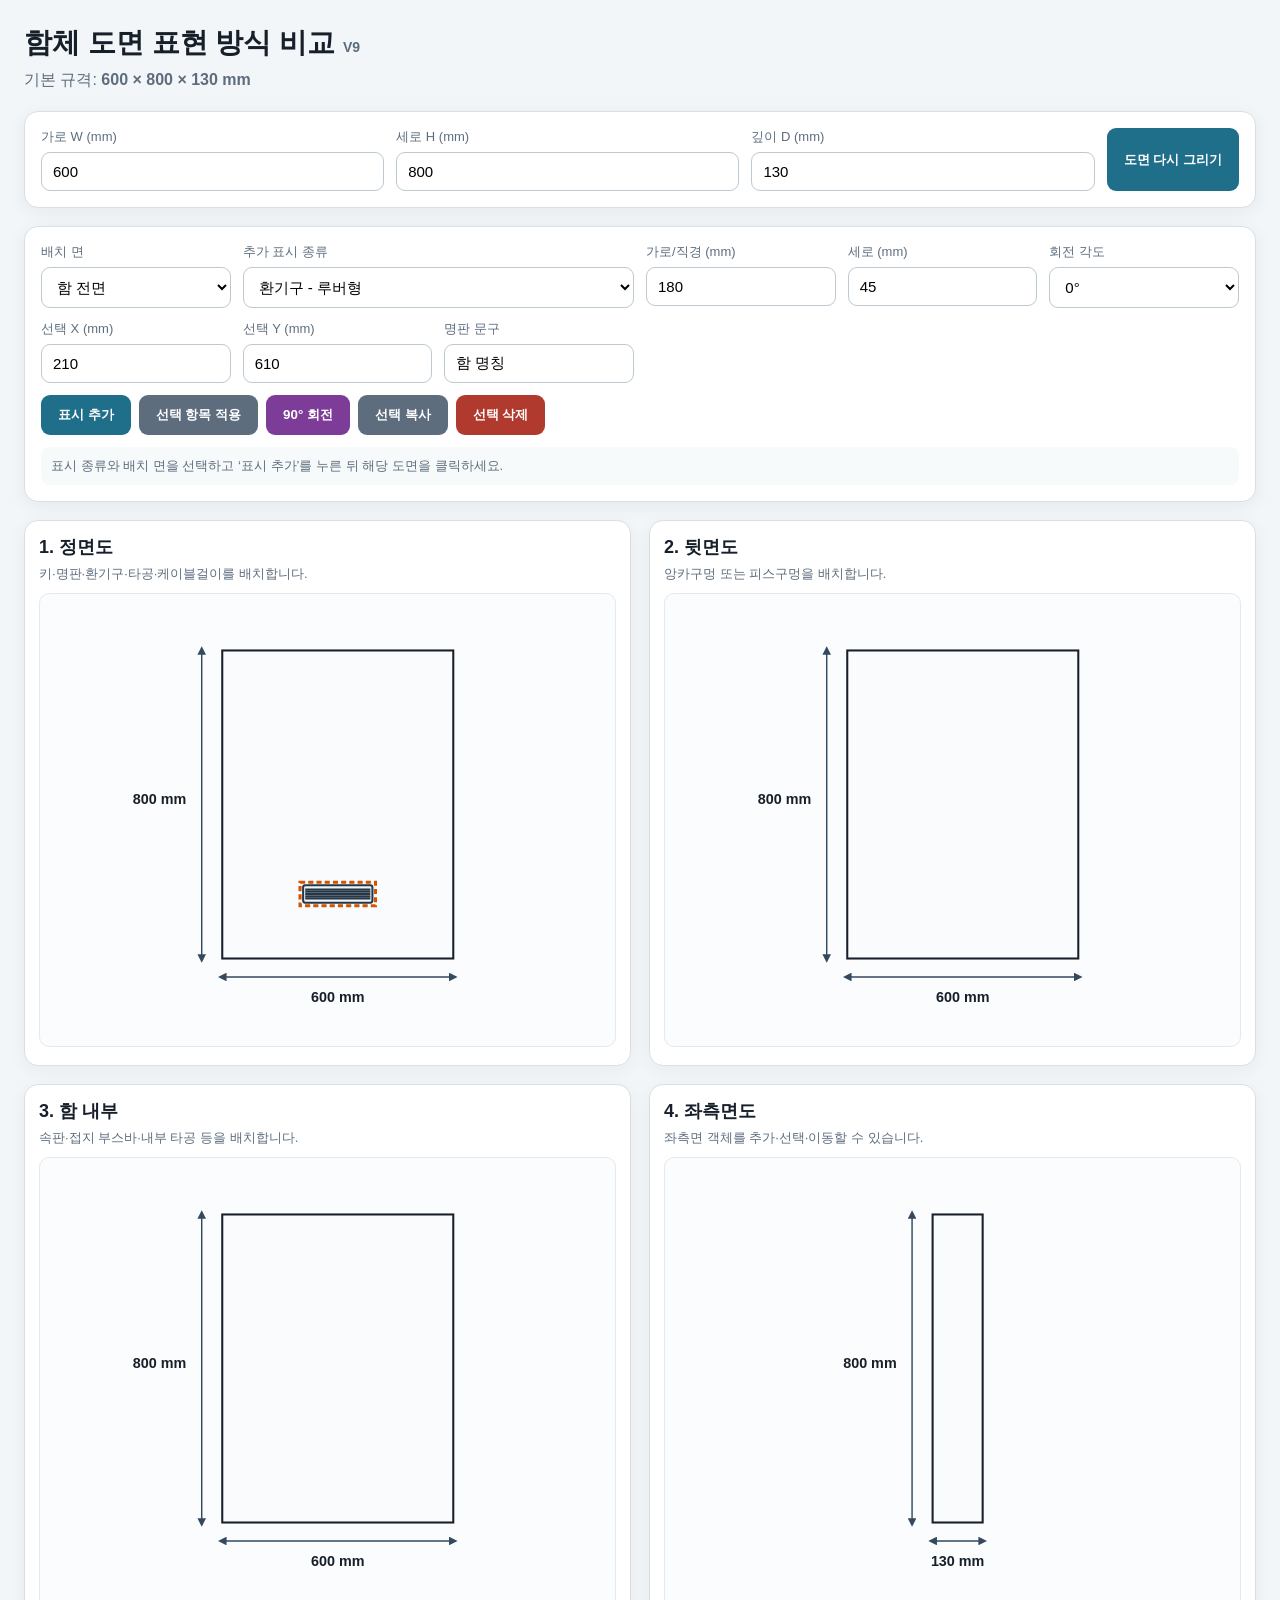
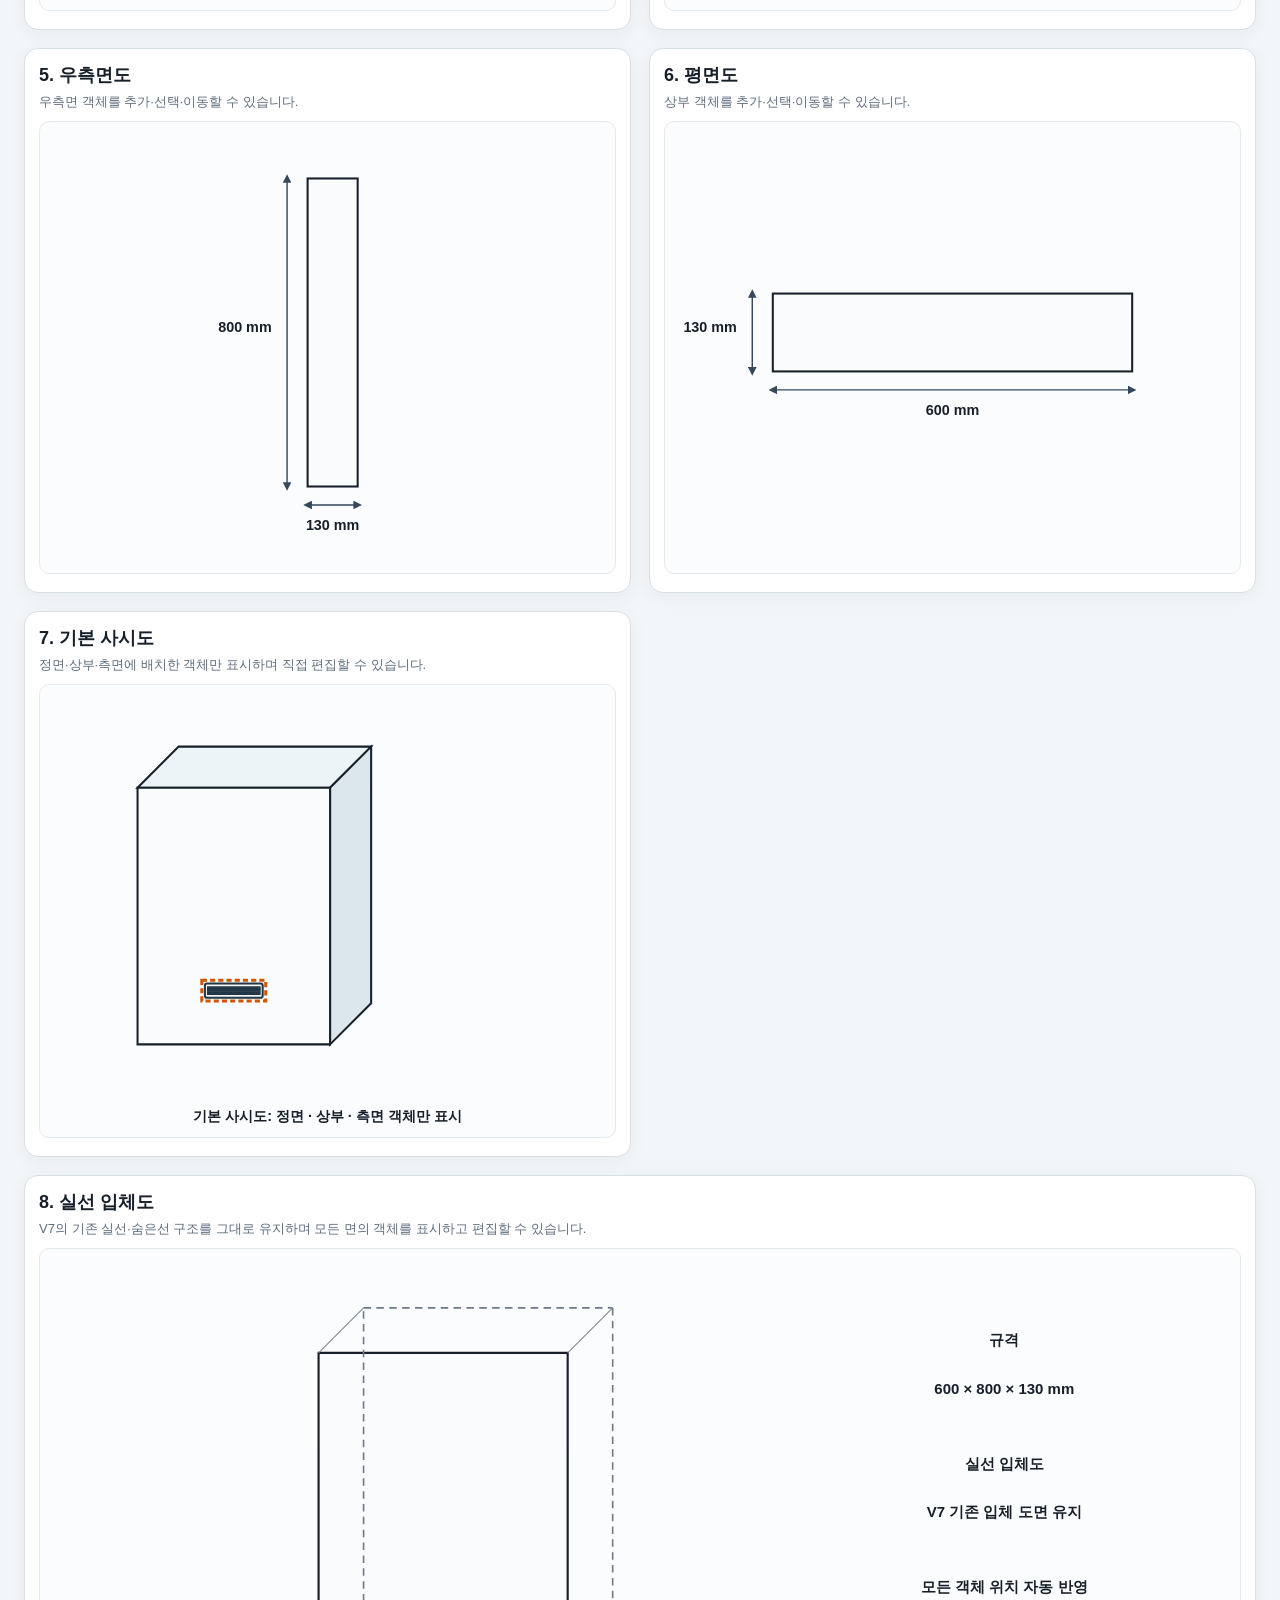
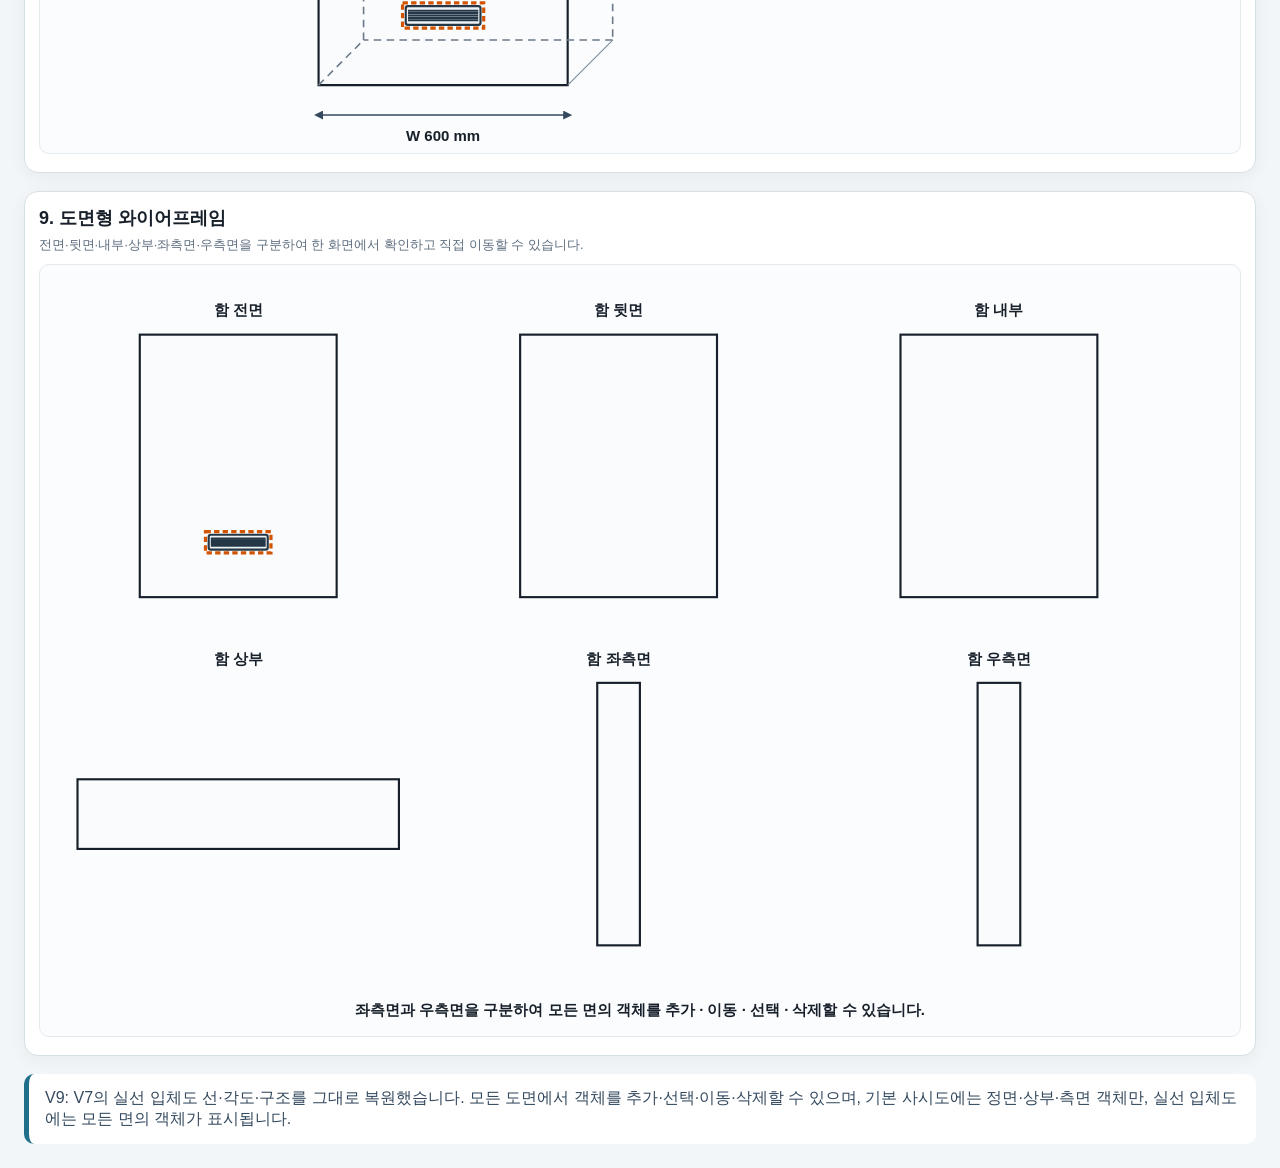
==== drawing_srcdoc_v82.html @ 845a496c "Add files via upload" ====
<!doctype html>
<html lang="ko">
<head>
<meta charset="utf-8" />
<meta name="viewport" content="width=device-width,initial-scale=1" />
<title>600 × 800 × 130 함체 도면 예제 V9</title>
<style>
:root{--ink:#17202a;--muted:#5d6d7e;--panel:#fff;--accent:#1f6f8b;--danger:#c0392b}
*{box-sizing:border-box}html{height:100%;overflow-y:auto;overscroll-behavior:contain;-webkit-overflow-scrolling:touch}body{margin:0;min-height:100%;overflow:visible;overscroll-behavior:contain;background:#f3f6f8;color:var(--ink);font-family:Arial,'Noto Sans KR',sans-serif}.wrap{max-width:1380px;margin:auto;padding:24px}h1{margin:0 0 8px;font-size:28px}.sub{margin:0 0 20px;color:var(--muted)}
.controls,.part-panel{display:grid;gap:12px;background:#fff;padding:16px;border:1px solid #d7e0e5;border-radius:14px;box-shadow:0 4px 18px rgba(20,35,45,.06);margin-bottom:18px}.controls{grid-template-columns:repeat(3,1fr) auto}.part-panel{grid-template-columns:repeat(6,minmax(120px,1fr))}.wide{grid-column:span 2}.actions{grid-column:1/-1;display:flex;gap:8px;flex-wrap:wrap}.status{grid-column:1/-1;font-size:13px;color:var(--muted);background:#f7fafb;padding:10px;border-radius:8px}
label{font-size:13px;color:var(--muted);display:block;margin-bottom:6px}input,select{width:100%;padding:10px 11px;border:1px solid #bcc9d1;border-radius:9px;font-size:15px;background:#fff}button{padding:11px 17px;border:0;border-radius:9px;background:var(--accent);color:#fff;font-weight:700;cursor:pointer}.secondary{background:#5d6d7e}.danger{background:#b03a2e}.rotate{background:#7d3c98}
.grid{display:grid;grid-template-columns:repeat(2,minmax(0,1fr));gap:18px}.card{background:var(--panel);border:1px solid #d7e0e5;border-radius:14px;padding:14px;box-shadow:0 4px 18px rgba(20,35,45,.05)}.card h2{font-size:18px;margin:0 0 6px}.card p{font-size:13px;color:var(--muted);margin:0 0 10px}.full{grid-column:1/-1}svg{width:100%;height:auto;background:#fbfcfd;border:1px solid #e3eaee;border-radius:10px;touch-action:pan-y pinch-zoom}.note{margin-top:18px;background:#fff;border-left:5px solid var(--accent);padding:14px 16px;border-radius:10px;color:#34495e}
.dim{font-size:14px;font-weight:700;fill:#17202a}.obj{fill:#f9fbfc;stroke:#17202a;stroke-width:2}.shade{fill:#dbe7ed;stroke:#17202a;stroke-width:2}.topface{fill:#edf4f7;stroke:#17202a;stroke-width:2}.hidden{stroke:#6c7a89;stroke-width:1.5;stroke-dasharray:7 5;fill:none}.dline{stroke:#34495e;stroke-width:1.4;fill:none;marker-start:url(#arrow);marker-end:url(#arrow)}.ext{stroke:#7b8a97;stroke-width:1;fill:none}.part{cursor:move}.part.selected .select-box{stroke:#d35400;stroke-width:3;stroke-dasharray:5 3}.select-box{fill:transparent;stroke:transparent;pointer-events:none}.part-hit{fill:transparent;stroke:none}.front-hit{fill:transparent;cursor:crosshair}.cut{stroke:#d00000;fill:none;stroke-width:2.2}.cut-fill{stroke:#d00000;fill:rgba(255,0,0,.035);stroke-width:2.2}.symbol{stroke:#243746;fill:none;stroke-width:2}.symbol-fill{stroke:#243746;fill:#eef3f6;stroke-width:2}.smalltext{font-size:10px;font-weight:700;fill:#243746;pointer-events:none}.plate-text{font-size:9px;font-weight:700;fill:#243746}.inner-plate{fill:#f3f0df;stroke:#555;stroke-width:1.8}.inner-plate.pvc{fill:#f8fbff}.inner-plate.steel{fill:#d7dde1}.inner-plate.bakelite{fill:#ead9b7}
@media(max-width:900px){.grid{grid-template-columns:1fr}.full{grid-column:auto}.controls{grid-template-columns:1fr 1fr}.controls button{grid-column:1/-1}.part-panel{grid-template-columns:1fr 1fr}.wide{grid-column:span 2}.wrap{padding:14px}}
</style>
</head>
<body><div class="wrap">
<h1>함체 도면 표현 방식 비교 <small style="font-size:14px;color:#5d6d7e">V9</small></h1>
<p class="sub">기본 규격: <strong id="titleSize">600 × 800 × 130 mm</strong></p>
<div class="controls"><div><label>가로 W (mm)</label><input id="w" type="number" value="600" min="1"></div><div><label>세로 H (mm)</label><input id="h" type="number" value="800" min="1"></div><div><label>깊이 D (mm)</label><input id="d" type="number" value="130" min="1"></div><button onclick="drawAll()">도면 다시 그리기</button></div>
<div class="part-panel">
<div><label>배치 면</label><select id="surface"><option value="front">함 전면</option><option value="back">함 뒷면</option><option value="inside">함 내부</option><option value="top">함 상부</option><option value="leftSide">함 좌측면</option><option value="rightSide">함 우측면</option></select></div>
<div class="wide"><label>추가 표시 종류</label><select id="partType" onchange="syncDefaults()">
<optgroup label="환기구"><option value="vent-louver">환기구 - 루버형</option><option value="vent-hole">환기구 - 타공형</option><option value="vent-hex">환기구 - 벌집형</option><option value="vent-mesh">환기구 - 메쉬형</option></optgroup>
<optgroup label="키 종류"><option value="key-detach">탈착키</option><option value="key-push">푸쉬버튼키</option><option value="key-handle">푸쉬핸들키</option></optgroup>
<optgroup label="후면 구멍"><option value="anchor-hole">앙카구멍</option><option value="screw-hole">피스구멍</option></optgroup>
<optgroup label="명판"><option value="nameplate-100">사각형 명판 100 × 30</option><option value="nameplate-150">사각형 명판 150 × 30</option></optgroup>
<optgroup label="속판"><option value="inner-pvc">PVC속판</option><option value="inner-steel">철속판</option><option value="inner-bakelite">빼끄판</option></optgroup>
<optgroup label="접지"><option value="ground-busbar">접지 꺾인 부스바</option></optgroup>
<optgroup label="타공"><option value="cut-rect">사각 타공</option><option value="cut-circle">원형 타공</option></optgroup>
<optgroup label="기타"><option value="cable-left">케이블걸이 &lt;</option><option value="cable-right">케이블걸이 &gt;</option></optgroup>
</select></div>
<div><label>가로/직경 (mm)</label><input id="partW" type="number" value="180" min="1"></div><div><label>세로 (mm)</label><input id="partH" type="number" value="45" min="1"></div><div><label>회전 각도</label><select id="rotation"><option value="0">0°</option><option value="90">90°</option><option value="180">180°</option><option value="270">270°</option></select></div>
<div><label>선택 X (mm)</label><input id="partX" type="number" disabled></div><div><label>선택 Y (mm)</label><input id="partY" type="number" disabled></div><div><label>명판 문구</label><input id="partLabel" type="text" value="함 명칭"></div>
<div class="actions"><button id="addBtn" onclick="toggleAdd()">표시 추가</button><button class="secondary" onclick="applySettings()">선택 항목 적용</button><button class="rotate" onclick="rotateSelected()">90° 회전</button><button class="secondary" onclick="duplicateSelected()">선택 복사</button><button class="danger" onclick="deleteSelected()">선택 삭제</button></div>
<div id="status" class="status">표시 종류와 배치 면을 선택하고 ‘표시 추가’를 누른 뒤 해당 도면을 클릭하세요.</div>
</div>
<div class="grid">
<section class="card"><h2>1. 정면도</h2><p>키·명판·환기구·타공·케이블걸이를 배치합니다.</p><svg id="front" viewBox="0 0 560 440"></svg></section>
<section class="card"><h2>2. 뒷면도</h2><p>앙카구멍 또는 피스구멍을 배치합니다.</p><svg id="back" viewBox="0 0 560 440"></svg></section>
<section class="card"><h2>3. 함 내부</h2><p>속판·접지 부스바·내부 타공 등을 배치합니다.</p><svg id="inside" viewBox="0 0 560 440"></svg></section>
<section class="card"><h2>4. 좌측면도</h2><p>좌측면 객체를 추가·선택·이동할 수 있습니다.</p><svg id="leftSide" viewBox="0 0 560 440"></svg></section>
<section class="card"><h2>5. 우측면도</h2><p>우측면 객체를 추가·선택·이동할 수 있습니다.</p><svg id="rightSide" viewBox="0 0 560 440"></svg></section>
<section class="card"><h2>6. 평면도</h2><p>상부 객체를 추가·선택·이동할 수 있습니다.</p><svg id="top" viewBox="0 0 560 440"></svg></section>
<section class="card"><h2>7. 기본 사시도</h2><p>정면·상부·측면에 배치한 객체만 표시하며 직접 편집할 수 있습니다.</p><svg id="iso" viewBox="0 0 560 440"></svg></section>
<section class="card full"><h2>8. 실선 입체도</h2><p>V7의 기존 실선·숨은선 구조를 그대로 유지하며 모든 면의 객체를 표시하고 편집할 수 있습니다.</p><svg id="solid3d" viewBox="0 0 1120 470"></svg></section>
<section class="card full"><h2>9. 도면형 와이어프레임</h2><p id="wireDesc">전면·뒷면·내부·상부·좌측면·우측면을 구분하여 한 화면에서 확인하고 직접 이동할 수 있습니다.</p><svg id="wire" viewBox="0 0 1120 720"></svg></section>
</div>
<div class="note">V9: V7의 실선 입체도 선·각도·구조를 그대로 복원했습니다. 모든 도면에서 객체를 추가·선택·이동·삭제할 수 있으며, 기본 사시도에는 정면·상부·측면 객체만, 실선 입체도에는 모든 면의 객체가 표시됩니다.</div>
</div>
<script>
const NS='http://www.w3.org/2000/svg';
const el=(n,a={},t='')=>{const e=document.createElementNS(NS,n);Object.entries(a).forEach(([k,v])=>e.setAttribute(k,v));if(t)e.textContent=t;return e};
function reset(svg){svg.innerHTML='';const defs=el('defs');const m=el('marker',{id:'arrow',viewBox:'0 0 10 10',refX:5,refY:5,markerWidth:6,markerHeight:6,orient:'auto-start-reverse'});m.appendChild(el('path',{d:'M0 0L10 5L0 10z',fill:'#34495e'}));defs.appendChild(m);svg.appendChild(defs)}
const line=(s,x1,y1,x2,y2,c='ext')=>s.appendChild(el('line',{x1,y1,x2,y2,class:c}));
const text=(s,x,y,t,a='middle')=>s.appendChild(el('text',{x,y,class:'dim','text-anchor':a},t));
const rect=(s,x,y,w,h,c='obj')=>s.appendChild(el('rect',{x,y,width:w,height:h,class:c}));
const poly=(s,p,c='obj')=>s.appendChild(el('polygon',{points:p.map(v=>v.join(',')).join(' '),class:c}));
const dims=()=>({W:+w.value||600,H:+h.value||800,D:+d.value||130});
const fit=(a,b,ma,mb)=>{const sc=Math.min(ma/a,mb/b);return[a*sc,b*sc,sc]};
const clamp=(v,a,b)=>Math.max(a,Math.min(b,v));
const surfaceName=v=>v==='back'?'함 뒷면':v==='inside'?'함 내부':v==='top'?'함 상부':v==='leftSide'?'함 좌측면':v==='rightSide'?'함 우측면':'함 전면';
function planeDims(surf){const {W,H,D}=dims();return (surf==='leftSide'||surf==='rightSide')?{PW:D,PH:H}:surf==='top'?{PW:W,PH:D}:{PW:W,PH:H}}
let parts=[{surface:'front',type:'vent-louver',x:210,y:610,w:180,h:45,rot:0,label:''}];
let selected=0,addMode=false,drag=null;
const defaults={
'vent-louver':[180,45,'front'],'vent-hole':[180,45,'front'],'vent-hex':[180,45,'front'],'vent-mesh':[180,45,'front'],
'key-detach':[35,60,'front'],'key-push':[35,35,'front'],'key-handle':[45,120,'front'],'anchor-hole':[18,18,'back'],'screw-hole':[10,10,'back'],
'nameplate-100':[100,30,'front'],'nameplate-150':[150,30,'front'],'inner-pvc':[500,700,'inside'],'inner-steel':[500,700,'inside'],'inner-bakelite':[500,700,'inside'],
'ground-busbar':[160,35,'inside'],'cut-rect':[120,80,'front'],'cut-circle':[80,80,'front'],'cable-left':[40,70,'inside'],'cable-right':[40,70,'inside']};
function syncDefaults(){const d=defaults[partType.value];partW.value=d[0];partH.value=d[1];surface.value=d[2]}
function setStatus(t){status.textContent=t}
function toggleAdd(){addMode=!addMode;addBtn.textContent=addMode?'배치할 도면을 클릭':'표시 추가';addBtn.style.background=addMode?'#d35400':'';setStatus(addMode?'원하는 도면 또는 입체도의 면을 클릭하세요.':'추가 모드를 해제했습니다.')}
function selectPart(i){selected=i;updateFields();drawAll()}
function updateFields(){const p=parts[selected];[partX,partY].forEach(e=>e.disabled=!p);if(!p){partX.value=partY.value='';return}surface.value=p.surface;partType.value=p.type;partW.value=Math.round(p.w);partH.value=Math.round(p.h);partX.value=Math.round(p.x);partY.value=Math.round(p.y);rotation.value=p.rot||0;partLabel.value=p.label||'함 명칭'}
function addAt(surf,x,y){const {PW,PH}=planeDims(surf),t=partType.value;let pw=Math.min(+partW.value||40,PW),ph=Math.min(+partH.value||40,PH);if(t==='cut-circle')ph=Math.min(pw,PH);parts.push({surface:surf,type:t,x:clamp(x-pw/2,0,PW-pw),y:clamp(y-ph/2,0,PH-ph),w:pw,h:ph,rot:+rotation.value||0,label:partLabel.value});selected=parts.length-1;surface.value=surf;addMode=false;addBtn.textContent='표시 추가';addBtn.style.background='';setStatus(surfaceName(surf)+'에 표시를 추가했습니다.');drawAll()}
function applySettings(){const p=parts[selected];if(!p)return setStatus('적용할 표시를 먼저 선택하세요.');p.surface=surface.value;p.type=partType.value;const {PW,PH}=planeDims(p.surface);p.w=Math.min(+partW.value||p.w,PW);p.h=Math.min(p.type==='cut-circle'?p.w:(+partH.value||p.h),PH);p.rot=+rotation.value||0;p.label=partLabel.value;p.x=clamp(+partX.value||p.x,0,PW-p.w);p.y=clamp(+partY.value||p.y,0,PH-p.h);setStatus('선택 항목을 적용했습니다.');drawAll()}
function rotateSelected(){const p=parts[selected];if(!p)return;p.rot=((p.rot||0)+90)%360;rotation.value=p.rot;drawAll()}
function duplicateSelected(){const p=parts[selected];if(!p)return;const {PW,PH}=planeDims(p.surface);parts.push({...p,x:clamp(p.x+20,0,PW-p.w),y:clamp(p.y+20,0,PH-p.h)});selected=parts.length-1;drawAll()}
function deleteSelected(){if(!parts[selected])return;parts.splice(selected,1);selected=parts.length?Math.min(selected,parts.length-1):-1;setStatus('선택한 객체를 삭제했습니다.');drawAll()}
function pt(svg,e){const p=svg.createSVGPoint();p.x=e.clientX;p.y=e.clientY;return p.matrixTransform(svg.getScreenCTM().inverse())}
function symbol(g,p,x,y,w,h){const cx=x+w/2,cy=y+h/2,t=p.type;
 if(t.startsWith('vent-')){g.appendChild(el('rect',{x,y,width:w,height:h,rx:2,class:'symbol-fill'}));const pad=Math.max(2,Math.min(w,h)*.12),ix=x+pad,iy=y+pad,iw=w-2*pad,ih=h-2*pad;if(t==='vent-louver'){for(let r=1;r<=5;r++)line(g,ix,iy+r*ih/6,ix+iw,iy+r*ih/6,'symbol')}else if(t==='vent-hole'){for(let r=0;r<3;r++)for(let c=0;c<8;c++)g.appendChild(el('circle',{cx:ix+(c+.5)*iw/8,cy:iy+(r+.5)*ih/3,r:Math.max(1,Math.min(iw/20,ih/8)),fill:'#526b78'}))}else if(t==='vent-hex'){for(let r=0;r<3;r++)for(let c=0;c<7;c++){const xx=ix+(c+.55+(r%2)*.45)*iw/7.5,yy=iy+(r+.5)*ih/3,rr=Math.max(1.5,Math.min(iw/24,ih/7)),q=[];for(let k=0;k<6;k++){const a=k*Math.PI/3;q.push([xx+rr*Math.cos(a),yy+rr*Math.sin(a)])}g.appendChild(el('polygon',{points:q.map(v=>v.join(',')).join(' '),class:'symbol'}))}}else{for(let c=1;c<8;c++)line(g,ix+c*iw/8,iy,ix+c*iw/8,iy+ih,'symbol');for(let r=1;r<4;r++)line(g,ix,iy+r*ih/4,ix+iw,iy+r*ih/4,'symbol')}}
 else if(t==='key-detach'){g.appendChild(el('circle',{cx,cy:y+h*.3,r:Math.min(w,h)*.18,class:'symbol-fill'}));line(g,cx,y+h*.45,cx,y+h*.86,'symbol');line(g,cx,y+h*.68,x+w*.72,y+h*.68,'symbol')}
 else if(t==='key-push'){g.appendChild(el('circle',{cx,cy,r:Math.min(w,h)*.38,class:'symbol-fill'}));g.appendChild(el('circle',{cx,cy,r:Math.min(w,h)*.16,fill:'#526b78'}))}
 else if(t==='key-handle'){g.appendChild(el('rect',{x:x+w*.28,y,width:w*.44,height:h,rx:w*.18,class:'symbol-fill'}));line(g,cx,y+h*.16,cx,y+h*.82,'symbol');g.appendChild(el('circle',{cx,cy:y+h*.82,r:w*.1,fill:'#526b78'}))}
 else if(t==='anchor-hole'||t==='screw-hole'){g.appendChild(el('circle',{cx,cy,r:Math.min(w,h)*.4,class:'symbol'}));line(g,x+w*.25,y+h*.25,x+w*.75,y+h*.75,'symbol');line(g,x+w*.75,y+h*.25,x+w*.25,y+h*.75,'symbol')}
 else if(t.startsWith('nameplate')){g.appendChild(el('rect',{x,y,width:w,height:h,rx:2,class:'symbol-fill'}));g.appendChild(el('text',{x:cx,y:cy+3,'text-anchor':'middle',class:'plate-text'},p.label||'함 명칭'))}
 else if(t.startsWith('inner-')){const c=t==='inner-pvc'?'inner-plate pvc':t==='inner-steel'?'inner-plate steel':'inner-plate bakelite';g.appendChild(el('rect',{x,y,width:w,height:h,rx:2,class:c}));g.appendChild(el('text',{x:cx,y:cy,'text-anchor':'middle',class:'smalltext'},t==='inner-pvc'?'PVC속판':t==='inner-steel'?'철속판':'빼끄판'))}
 else if(t==='ground-busbar'){const pts=[[x,y+h*.75],[x+w*.18,y+h*.75],[x+w*.18,y+h*.28],[x+w,y+h*.28]];g.appendChild(el('polyline',{points:pts.map(v=>v.join(',')).join(' '),stroke:'#9b6a19','stroke-width':Math.max(4,h*.22),fill:'none','stroke-linejoin':'round'}));for(let i=1;i<=4;i++)g.appendChild(el('circle',{cx:x+w*(.2+i*.16),cy:y+h*.28,r:Math.max(2,h*.08),fill:'#fff',stroke:'#5b410d'}))}
 else if(t==='cut-rect'){g.appendChild(el('rect',{x,y,width:w,height:h,class:'cut-fill'}));line(g,x,y,x+w,y+h,'cut');line(g,x+w,y,x,y+h,'cut')}
 else if(t==='cut-circle'){g.appendChild(el('circle',{cx,cy,r:Math.min(w,h)/2,class:'cut-fill'}));line(g,cx-w*.35,cy-h*.35,cx+w*.35,cy+h*.35,'cut');line(g,cx+w*.35,cy-h*.35,cx-w*.35,cy+h*.35,'cut')}
 else if(t==='cable-left'||t==='cable-right'){const ch=t==='cable-left'?'‹':'›';g.appendChild(el('text',{x:cx,y:cy+h*.28,'text-anchor':'middle','font-size':Math.max(18,h),fill:'#243746','font-weight':'700'},ch))}
}

function beginDrag(svg,e,i,map){if(e.pointerType==='touch'){selected=i;updateFields();return;}e.preventDefault();e.stopPropagation();selected=i;updateFields();const q=pt(svg,e),p=parts[i],sp=map.toScreen(p.x,p.y);drag={i,svgId:svg.id,map,dx:q.x-sp.x,dy:q.y-sp.y};setStatus(surfaceName(p.surface)+' 객체를 이동 중입니다.');}
function renderMapped(svg,surf,map,interactive=true){parts.forEach((p,i)=>{if(p.surface!==surf)return;const a=map.toScreen(p.x,p.y),b=map.toScreen(p.x+p.w,p.y+p.h);const gw=Math.max(4,Math.abs(b.x-a.x)),gh=Math.max(4,Math.abs(b.y-a.y));const gx=Math.min(a.x,b.x),gy=Math.min(a.y,b.y);const g=el('g',{class:'part'+(i===selected?' selected':''),'data-index':i,transform:`rotate(${p.rot||0} ${gx+gw/2} ${gy+gh/2})`});symbol(g,p,gx,gy,gw,gh);g.appendChild(el('rect',{x:gx-3,y:gy-3,width:gw+6,height:gh+6,class:'select-box'}));g.appendChild(el('rect',{x:gx-7,y:gy-7,width:gw+14,height:gh+14,class:'part-hit'}));svg.appendChild(g);if(interactive)g.addEventListener('pointerdown',e=>beginDrag(svg,e,i,map));})}
function linearMap(x,y,rw,rh,PW,PH){return{toScreen:(u,v)=>({x:x+u*rw/PW,y:y+v*rh/PH}),toPlane:(sx,sy)=>({x:(sx-x)*PW/rw,y:(sy-y)*PH/rh}),contains:(sx,sy)=>sx>=x&&sx<=x+rw&&sy>=y&&sy<=y+rh}}
function affineMap(o,ux,uy,vx,vy,PW,PH){const det=ux*vy-uy*vx;return{toScreen:(u,v)=>({x:o.x+ux*u/PW+vx*v/PH,y:o.y+uy*u/PW+vy*v/PH}),toPlane:(sx,sy)=>{const dx=sx-o.x,dy=sy-o.y;return{x:PW*(dx*vy-dy*vx)/det,y:PH*(ux*dy-uy*dx)/det}},contains:(sx,sy)=>{const q=this?.toPlane?this.toPlane(sx,sy):null;return !!q}}}
function drawFlat(id,surf,PW,PH,maxW,maxH,x0,y0){const svg=document.getElementById(id);reset(svg);const[rw,rh]=fit(PW,PH,maxW,maxH),x=x0+(maxW-rw)/2,y=y0+(maxH-rh)/2;rect(svg,x,y,rw,rh);const map=linearMap(x,y,rw,rh,PW,PH);svg.appendChild(el('rect',{x,y,width:rw,height:rh,class:'front-hit'}));renderMapped(svg,surf,map,true);line(svg,x,y+rh+18,x+rw,y+rh+18,'dline');text(svg,x+rw/2,y+rh+42,PW+' mm');line(svg,x-20,y,x-20,y+rh,'dline');text(svg,x-35,y+rh/2,PH+' mm','end');svg.onclick=e=>{if(!addMode||e.target.closest('.part'))return;const q=pt(svg,e);if(!map.contains(q.x,q.y))return;const p=map.toPlane(q.x,q.y);surface.value=surf;addAt(surf,p.x,p.y)}}
function drawIso(W,H,D){const s=document.getElementById('iso');reset(s);const sc=Math.min(300/W,250/H,115/D),rw=W*sc,rh=H*sc,off=Math.max(40,D*sc*.78),x=95,y=60;const A=[x,y+off],B=[x+rw,y+off],C=[x+rw,y+rh+off],D1=[x,y+rh+off],E=[x+off,y],F=[x+rw+off,y],G=[x+rw+off,y+rh];poly(s,[A,B,F,E],'topface');poly(s,[B,C,G,F],'shade');poly(s,[A,B,C,D1],'obj');const maps={front:affineMap({x:A[0],y:A[1]},rw,0,0,rh,W,H),top:affineMap({x:A[0],y:A[1]},rw,0,off,-off,W,D),side:affineMap({x:B[0],y:B[1]},off,-off,0,rh,D,H)};['front','top','side'].forEach(v=>renderMapped(s,v,maps[v],true));s.onclick=e=>{if(!addMode||e.target.closest('.part'))return;const q=pt(s,e);for(const surf of ['front','side','top']){const p=maps[surf].toPlane(q.x,q.y),{PW,PH}=planeDims(surf);if(p.x>=0&&p.x<=PW&&p.y>=0&&p.y<=PH){surface.value=surf;addAt(surf,p.x,p.y);return}}};text(s,280,425,'기본 사시도: 정면 · 상부 · 측면 객체만 표시')}
function drawSolid3D(W,H,D){
 const s=document.getElementById('solid3d');reset(s);
 const sc=Math.min(470/W,310/H,125/D),rw=W*sc,rh=H*sc,off=Math.max(42,D*sc*.8),x=260,y=55;
 const A=[x,y+off],B=[x+rw,y+off],C=[x+rw,y+rh+off],D1=[x,y+rh+off],E=[x+off,y],F=[x+rw+off,y],G=[x+rw+off,y+rh],H1=[x+off,y+rh];
 poly(s,[A,B,C,D1],'obj');
 [[E,F],[F,G],[G,H1],[H1,E]].forEach(v=>line(s,...v[0],...v[1],'hidden'));
 line(s,...A,...E);line(s,...B,...F);line(s,...C,...G);line(s,...D1,...H1,'hidden');
 line(s,x,y+rh+off+28,x+rw,y+rh+off+28,'dline');text(s,x+rw/2,y+rh+off+52,'W '+W+' mm');
 text(s,900,90,'규격');text(s,900,135,W+' × '+H+' × '+D+' mm');
 text(s,900,205,'실선 입체도');text(s,900,250,'V7 기존 입체 도면 유지');
 text(s,900,320,'모든 객체 위치 자동 반영');
 const maps={
  front:affineMap({x:A[0],y:A[1]},rw,0,0,rh,W,H),
  top:affineMap({x:A[0],y:A[1]},rw,0,off,-off,W,D),
  side:affineMap({x:B[0],y:B[1]},off,-off,0,rh,D,H),
  back:affineMap({x:E[0],y:E[1]},rw,0,0,rh,W,H),
  inside:affineMap({x:E[0],y:E[1]},rw,0,0,rh,W,H)
 };
 ['back','inside','top','side','front'].forEach(v=>renderMapped(s,v,maps[v],true));
 const regions=['front','side','top','back','inside'];
 s.onclick=e=>{if(!addMode||e.target.closest('.part'))return;const q=pt(s,e);for(const surf of regions){const p=maps[surf].toPlane(q.x,q.y),{PW,PH}=planeDims(surf);if(p.x>=0&&p.x<=PW&&p.y>=0&&p.y<=PH){surface.value=surf;addAt(surf,p.x,p.y);return}}};
}
function drawWire(W,H,D){const s=document.getElementById('wire');reset(s);const panels=[{surf:'front',name:'함 전면',x:35,y:65},{surf:'back',name:'함 뒷면',x:390,y:65},{surf:'inside',name:'함 내부',x:745,y:65},{surf:'top',name:'함 상부',x:35,y:390},{surf:'leftSide',name:'함 좌측면',x:390,y:390},{surf:'rightSide',name:'함 우측면',x:745,y:390}];const maps=[];panels.forEach(p=>{const {PW,PH}=planeDims(p.surf),[rw,rh]=fit(PW,PH,300,245),x=p.x+(300-rw)/2,y=p.y+(245-rh)/2; text(s,p.x+150,p.y-18,p.name);rect(s,x,y,rw,rh);const map=linearMap(x,y,rw,rh,PW,PH);maps.push([p.surf,map]);renderMapped(s,p.surf,map,true)});s.onclick=e=>{if(!addMode||e.target.closest('.part'))return;const q=pt(s,e);for(const [surf,map] of maps){const p=map.toPlane(q.x,q.y),{PW,PH}=planeDims(surf);if(p.x>=0&&p.x<=PW&&p.y>=0&&p.y<=PH){surface.value=surf;addAt(surf,p.x,p.y);return}}};text(s,560,700,'좌측면과 우측면을 구분하여 모든 면의 객체를 추가 · 이동 · 선택 · 삭제할 수 있습니다.')}
function drawAll(){const {W,H,D}=dims();parts.forEach(p=>{const {PW,PH}=planeDims(p.surface);p.w=Math.min(p.w,PW);p.h=Math.min(p.h,PH);p.x=clamp(p.x,0,PW-p.w);p.y=clamp(p.y,0,PH-p.h)});titleSize.textContent=`${W} × ${H} × ${D} mm`;drawFlat('front','front',W,H,330,300,125,55);drawFlat('back','back',W,H,330,300,125,55);drawFlat('inside','inside',W,H,330,300,125,55);drawFlat('leftSide','leftSide',D,H,230,300,170,55);drawFlat('rightSide','rightSide',D,H,230,300,170,55);drawFlat('top','top',W,D,350,170,105,120);drawIso(W,H,D);drawSolid3D(W,H,D);drawWire(W,H,D);updateFields()}
document.addEventListener('pointermove',e=>{if(!drag)return;const svg=document.getElementById(drag.svgId),p=parts[drag.i];if(!svg||!p)return;const q=pt(svg,e),v=drag.map.toPlane(q.x-drag.dx,q.y-drag.dy),{PW,PH}=planeDims(p.surface);p.x=clamp(v.x,0,PW-p.w);p.y=clamp(v.y,0,PH-p.h);updateFields();drawAll()});
document.addEventListener('pointerup',()=>{if(!drag)return;const p=parts[drag.i];drag=null;setStatus((p?surfaceName(p.surface):'객체')+' 위치를 모든 도면에 반영했습니다.')});
partX.addEventListener('change',applySettings);partY.addEventListener('change',applySettings);surface.addEventListener('change',()=>setStatus(surfaceName(surface.value)+'이 선택되었습니다.'));drawAll();
</script></body></html>
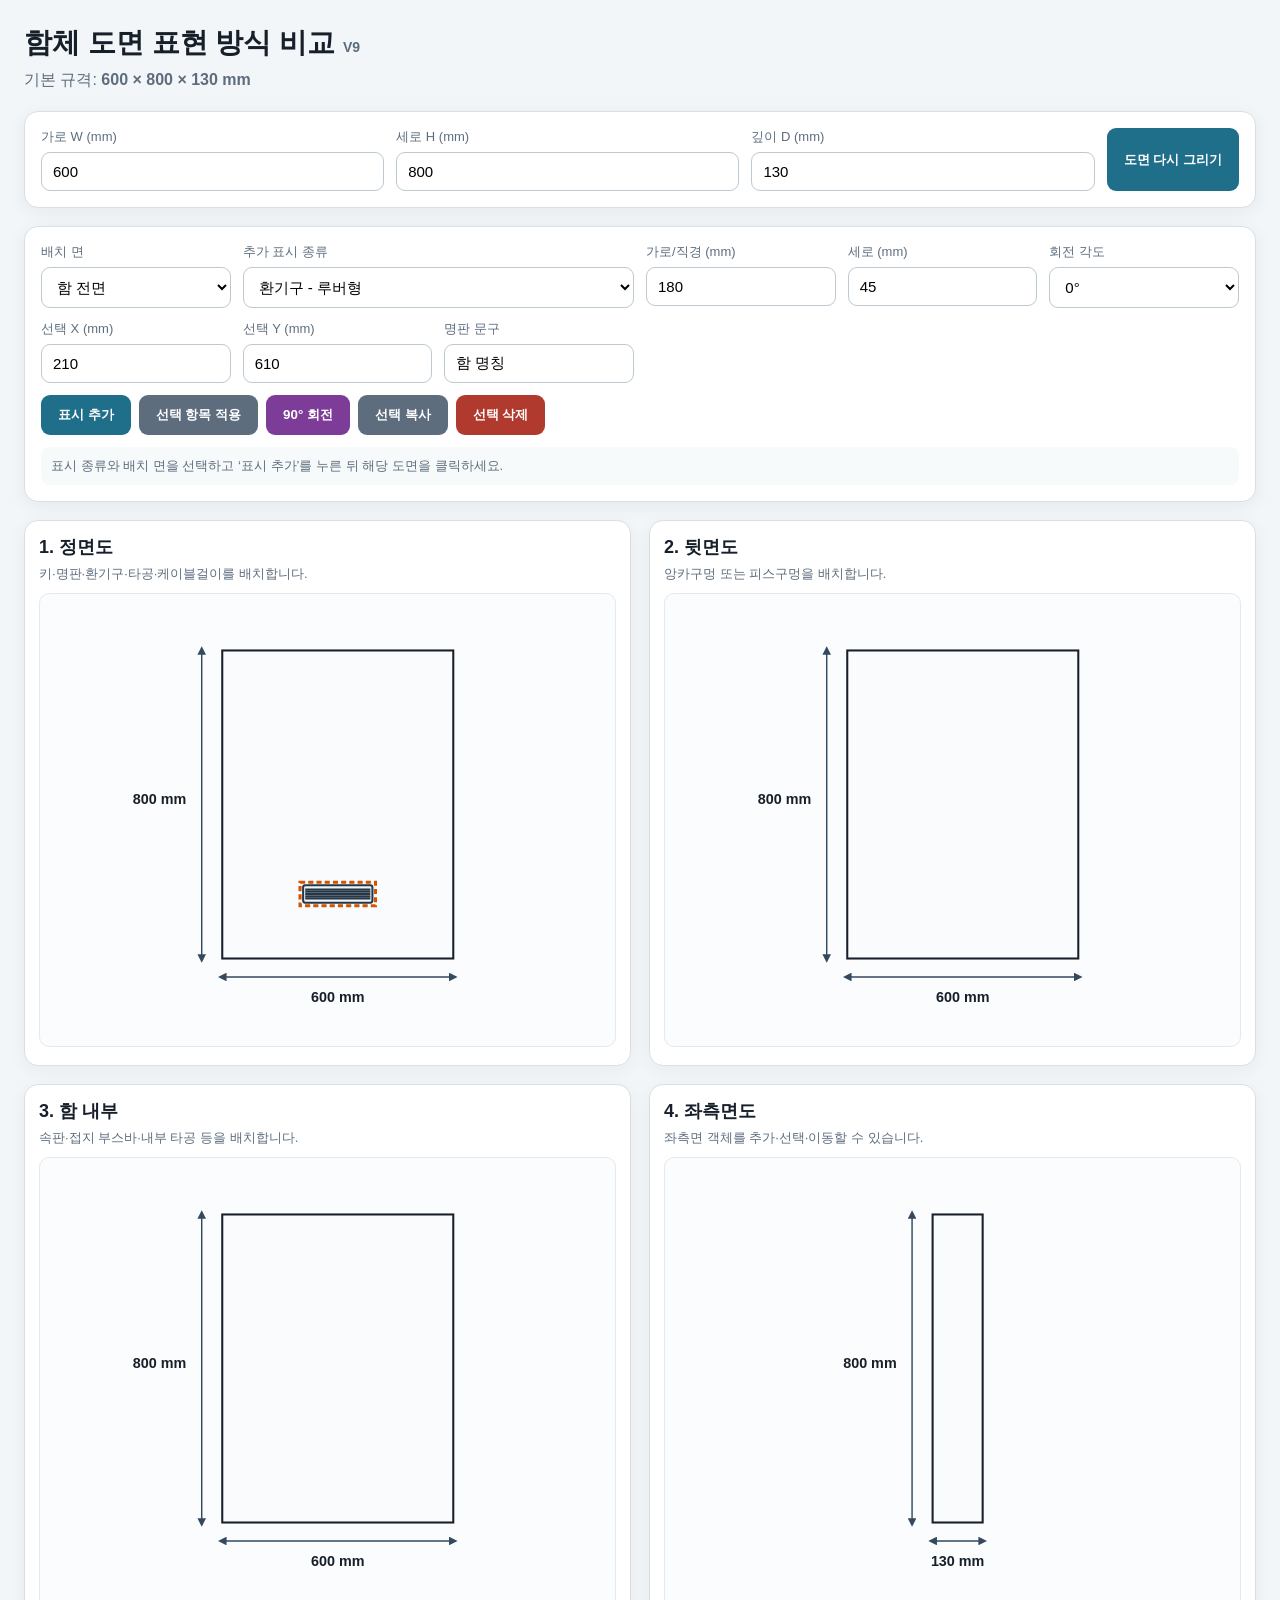
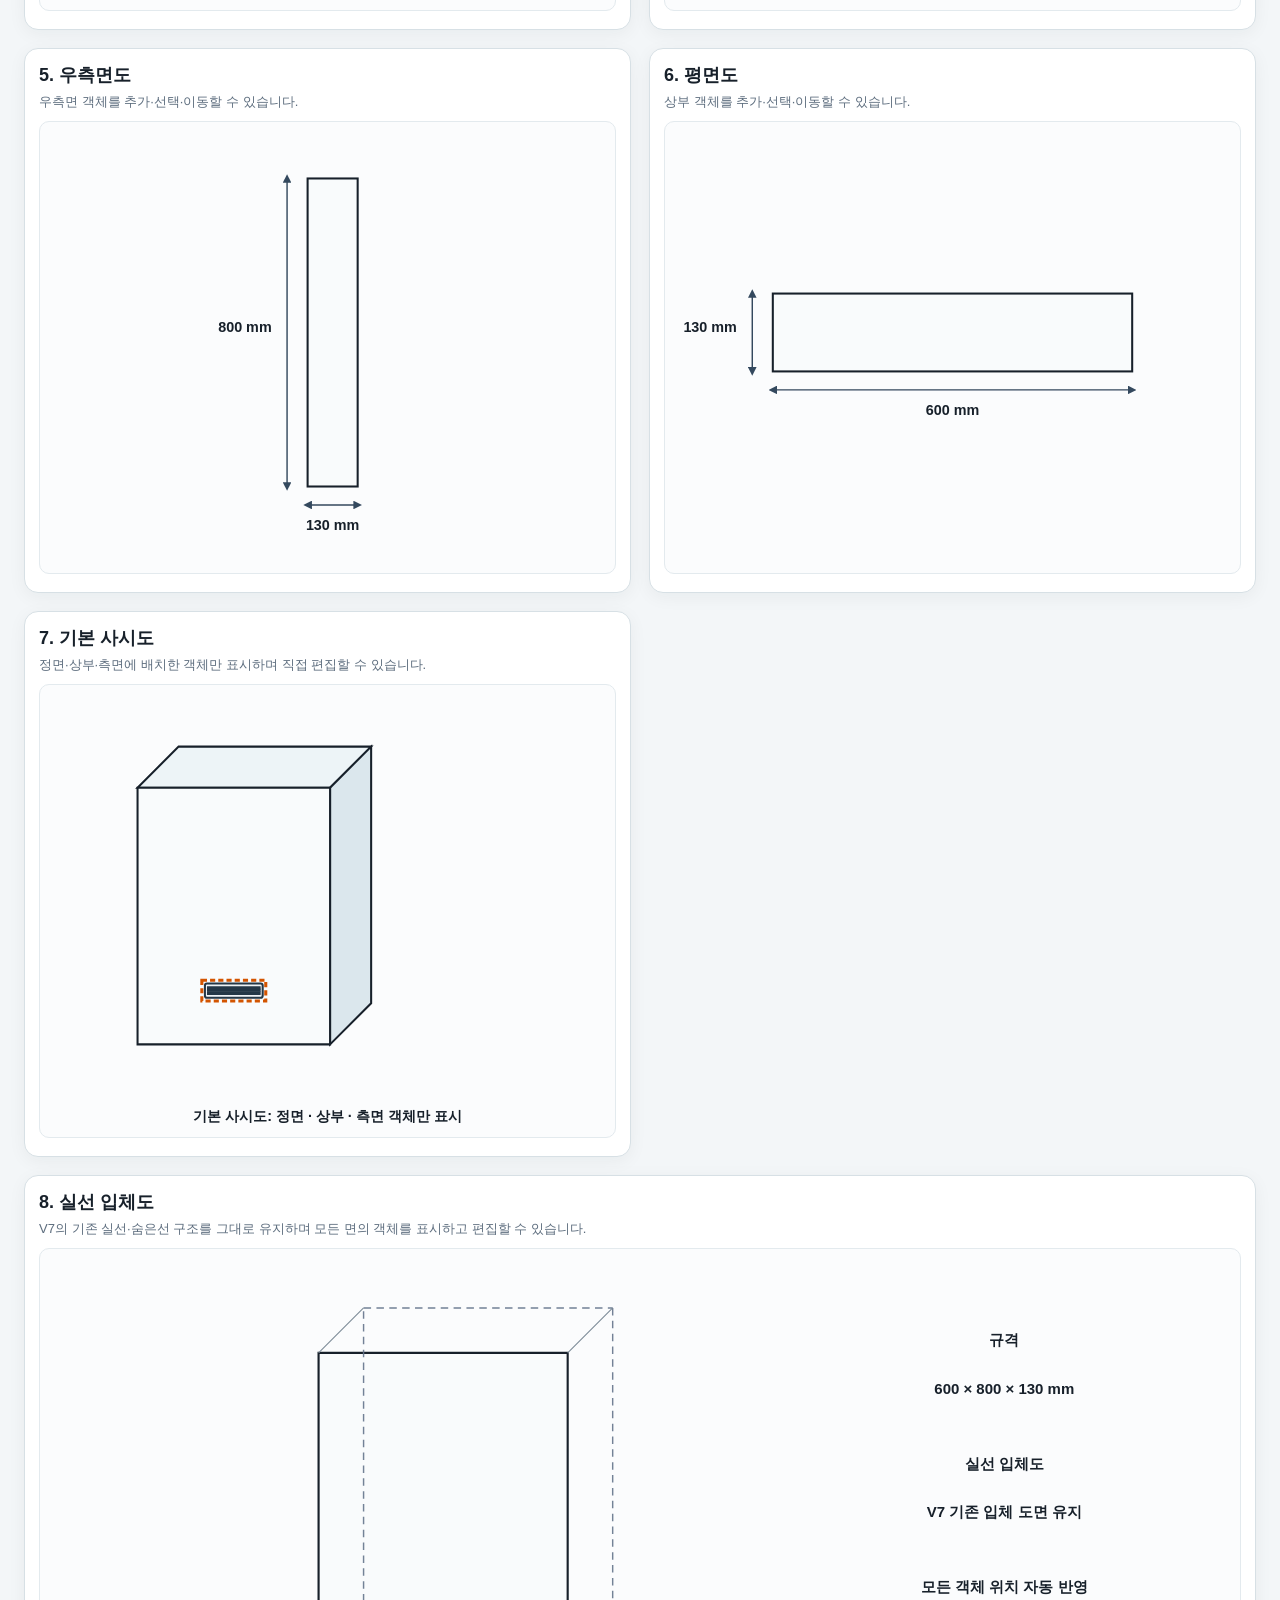
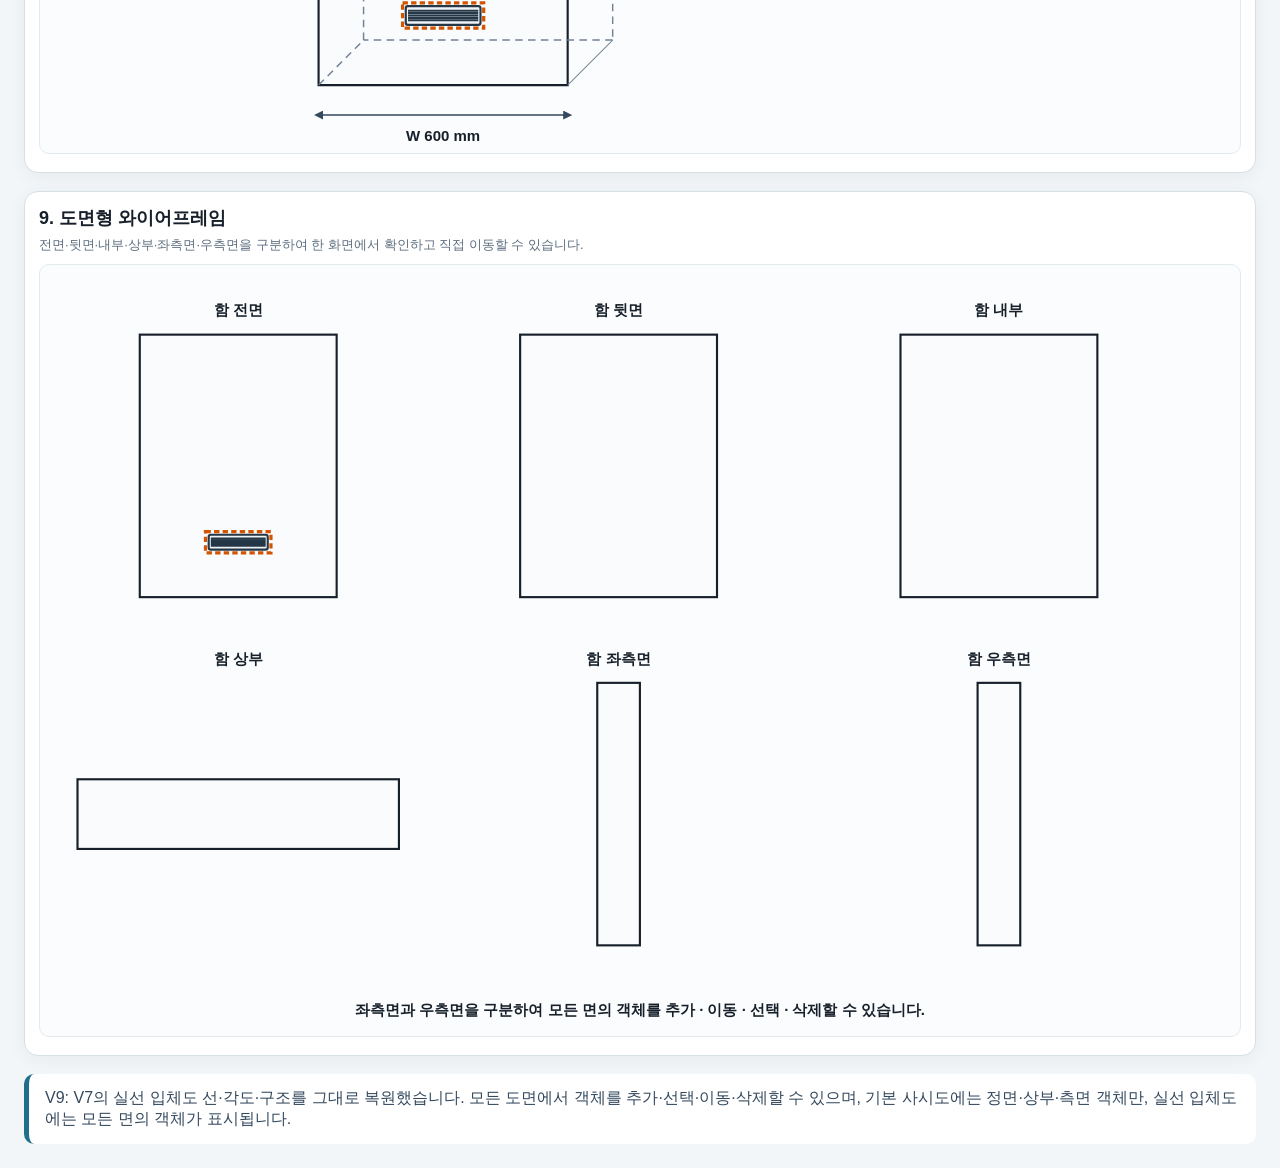
==== commit cc8ca063: "Add files via upload" ====
--- a/drawing_srcdoc_v82.html
+++ b/drawing_srcdoc_v82.html
@@ -10,7 +10,7 @@
 .controls,.part-panel{display:grid;gap:12px;background:#fff;padding:16px;border:1px solid #d7e0e5;border-radius:14px;box-shadow:0 4px 18px rgba(20,35,45,.06);margin-bottom:18px}.controls{grid-template-columns:repeat(3,1fr) auto}.part-panel{grid-template-columns:repeat(6,minmax(120px,1fr))}.wide{grid-column:span 2}.actions{grid-column:1/-1;display:flex;gap:8px;flex-wrap:wrap}.status{grid-column:1/-1;font-size:13px;color:var(--muted);background:#f7fafb;padding:10px;border-radius:8px}
 label{font-size:13px;color:var(--muted);display:block;margin-bottom:6px}input,select{width:100%;padding:10px 11px;border:1px solid #bcc9d1;border-radius:9px;font-size:15px;background:#fff}button{padding:11px 17px;border:0;border-radius:9px;background:var(--accent);color:#fff;font-weight:700;cursor:pointer}.secondary{background:#5d6d7e}.danger{background:#b03a2e}.rotate{background:#7d3c98}
 .grid{display:grid;grid-template-columns:repeat(2,minmax(0,1fr));gap:18px}.card{background:var(--panel);border:1px solid #d7e0e5;border-radius:14px;padding:14px;box-shadow:0 4px 18px rgba(20,35,45,.05)}.card h2{font-size:18px;margin:0 0 6px}.card p{font-size:13px;color:var(--muted);margin:0 0 10px}.full{grid-column:1/-1}svg{width:100%;height:auto;background:#fbfcfd;border:1px solid #e3eaee;border-radius:10px;touch-action:pan-y pinch-zoom}.note{margin-top:18px;background:#fff;border-left:5px solid var(--accent);padding:14px 16px;border-radius:10px;color:#34495e}
-.dim{font-size:14px;font-weight:700;fill:#17202a}.obj{fill:#f9fbfc;stroke:#17202a;stroke-width:2}.shade{fill:#dbe7ed;stroke:#17202a;stroke-width:2}.topface{fill:#edf4f7;stroke:#17202a;stroke-width:2}.hidden{stroke:#6c7a89;stroke-width:1.5;stroke-dasharray:7 5;fill:none}.dline{stroke:#34495e;stroke-width:1.4;fill:none;marker-start:url(#arrow);marker-end:url(#arrow)}.ext{stroke:#7b8a97;stroke-width:1;fill:none}.part{cursor:move}.part.selected .select-box{stroke:#d35400;stroke-width:3;stroke-dasharray:5 3}.select-box{fill:transparent;stroke:transparent;pointer-events:none}.part-hit{fill:transparent;stroke:none}.front-hit{fill:transparent;cursor:crosshair}.cut{stroke:#d00000;fill:none;stroke-width:2.2}.cut-fill{stroke:#d00000;fill:rgba(255,0,0,.035);stroke-width:2.2}.symbol{stroke:#243746;fill:none;stroke-width:2}.symbol-fill{stroke:#243746;fill:#eef3f6;stroke-width:2}.smalltext{font-size:10px;font-weight:700;fill:#243746;pointer-events:none}.plate-text{font-size:9px;font-weight:700;fill:#243746}.inner-plate{fill:#f3f0df;stroke:#555;stroke-width:1.8}.inner-plate.pvc{fill:#f8fbff}.inner-plate.steel{fill:#d7dde1}.inner-plate.bakelite{fill:#ead9b7}
+.dim{font-size:14px;font-weight:700;fill:#17202a}.obj{fill:#f9fbfc;stroke:#17202a;stroke-width:2}.shade{fill:#dbe7ed;stroke:#17202a;stroke-width:2}.topface{fill:#edf4f7;stroke:#17202a;stroke-width:2}.hidden{stroke:#64748b;stroke-width:1.35;stroke-dasharray:7 5;stroke-opacity:.9;fill:none}.dline{stroke:#34495e;stroke-width:1.4;fill:none;marker-start:url(#arrow);marker-end:url(#arrow)}.ext{stroke:#7b8a97;stroke-width:1;fill:none}.part{cursor:move}.part.selected .select-box{stroke:#d35400;stroke-width:3;stroke-dasharray:5 3}.select-box{fill:transparent;stroke:transparent;pointer-events:none}.part-hit{fill:transparent;stroke:none}.front-hit{fill:transparent;cursor:crosshair}.cut{stroke:#d00000;fill:none;stroke-width:2.2}.cut-fill{stroke:#d00000;fill:rgba(255,0,0,.035);stroke-width:2.2}.symbol{stroke:#243746;fill:none;stroke-width:2}.symbol-fill{stroke:#243746;fill:#eef3f6;stroke-width:2}.smalltext{font-size:10px;font-weight:700;fill:#243746;pointer-events:none}.plate-text{font-size:9px;font-weight:700;fill:#243746}.inner-plate{fill:#f3f0df;stroke:#555;stroke-width:1.8}.inner-plate.pvc{fill:#f8fbff}.inner-plate.steel{fill:#d7dde1}.inner-plate.bakelite{fill:#ead9b7}
 @media(max-width:900px){.grid{grid-template-columns:1fr}.full{grid-column:auto}.controls{grid-template-columns:1fr 1fr}.controls button{grid-column:1/-1}.part-panel{grid-template-columns:1fr 1fr}.wide{grid-column:span 2}.wrap{padding:14px}}
 </style>
 </head>
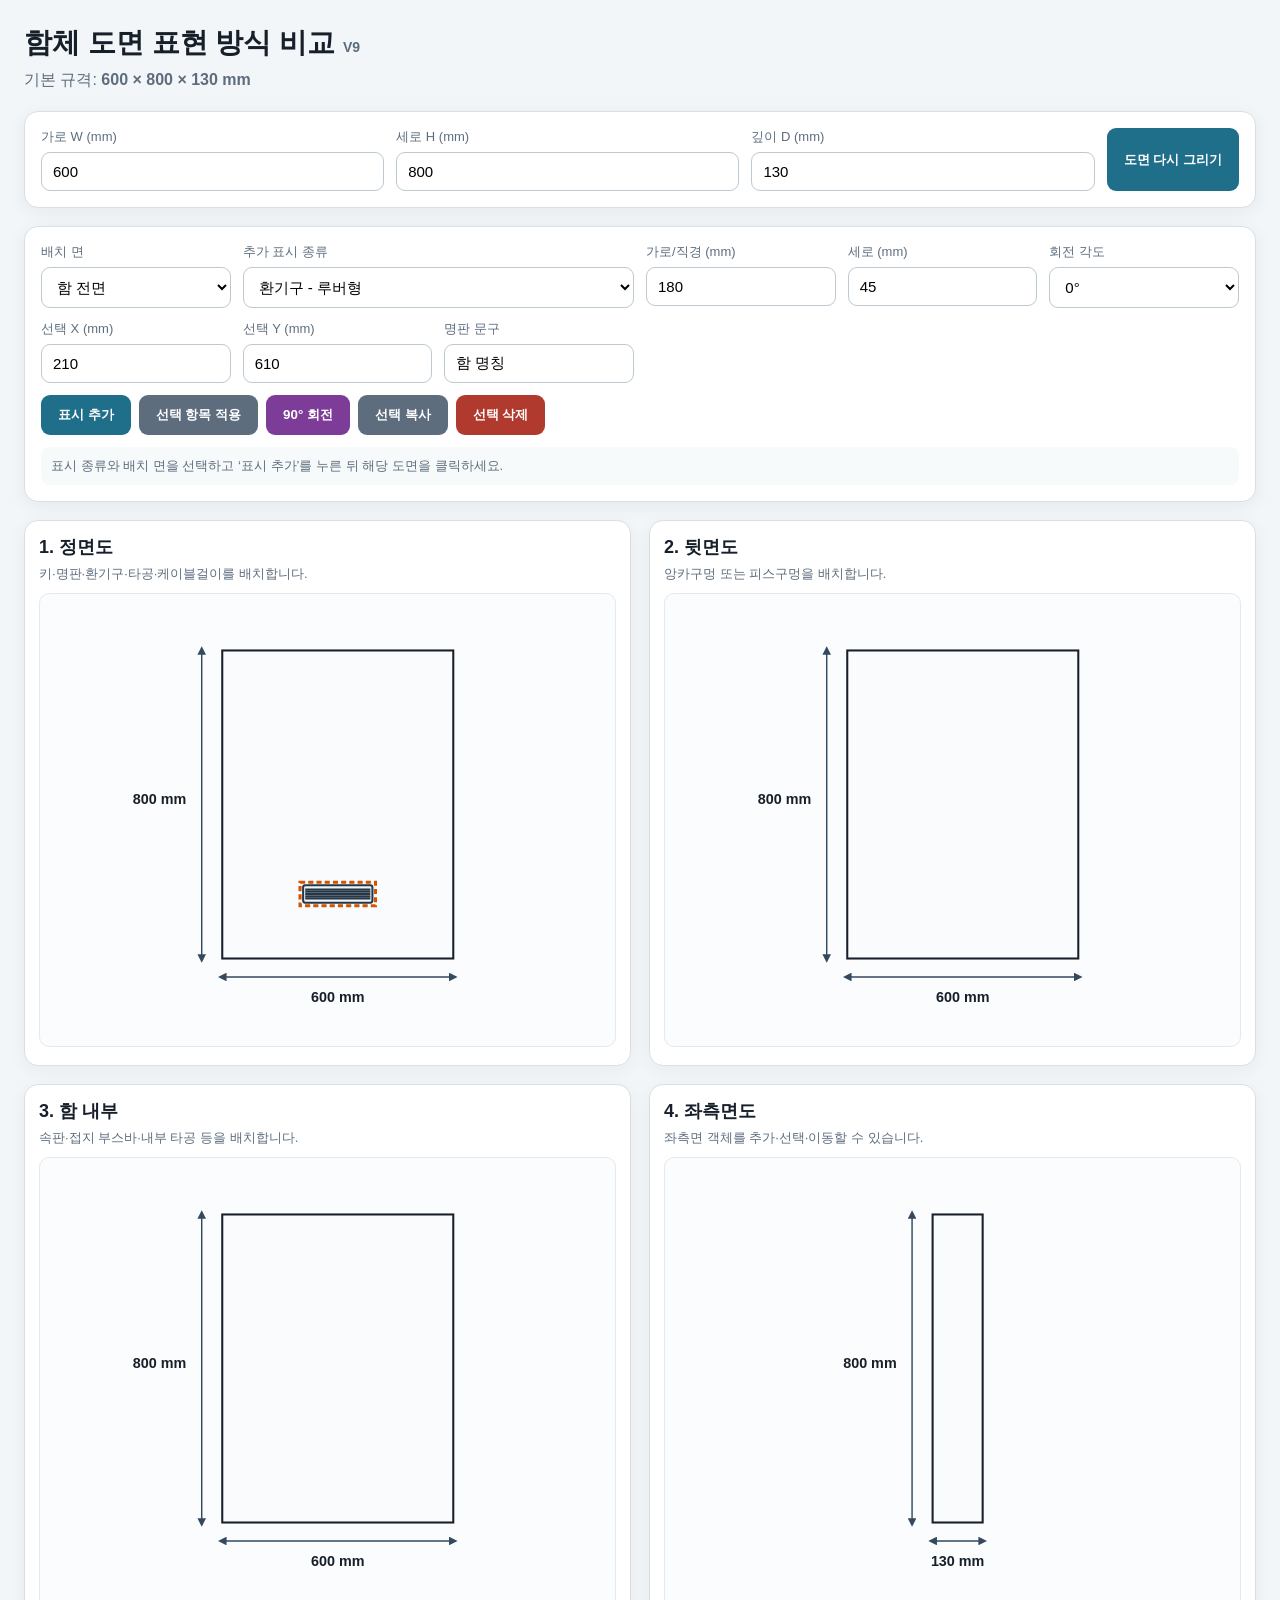
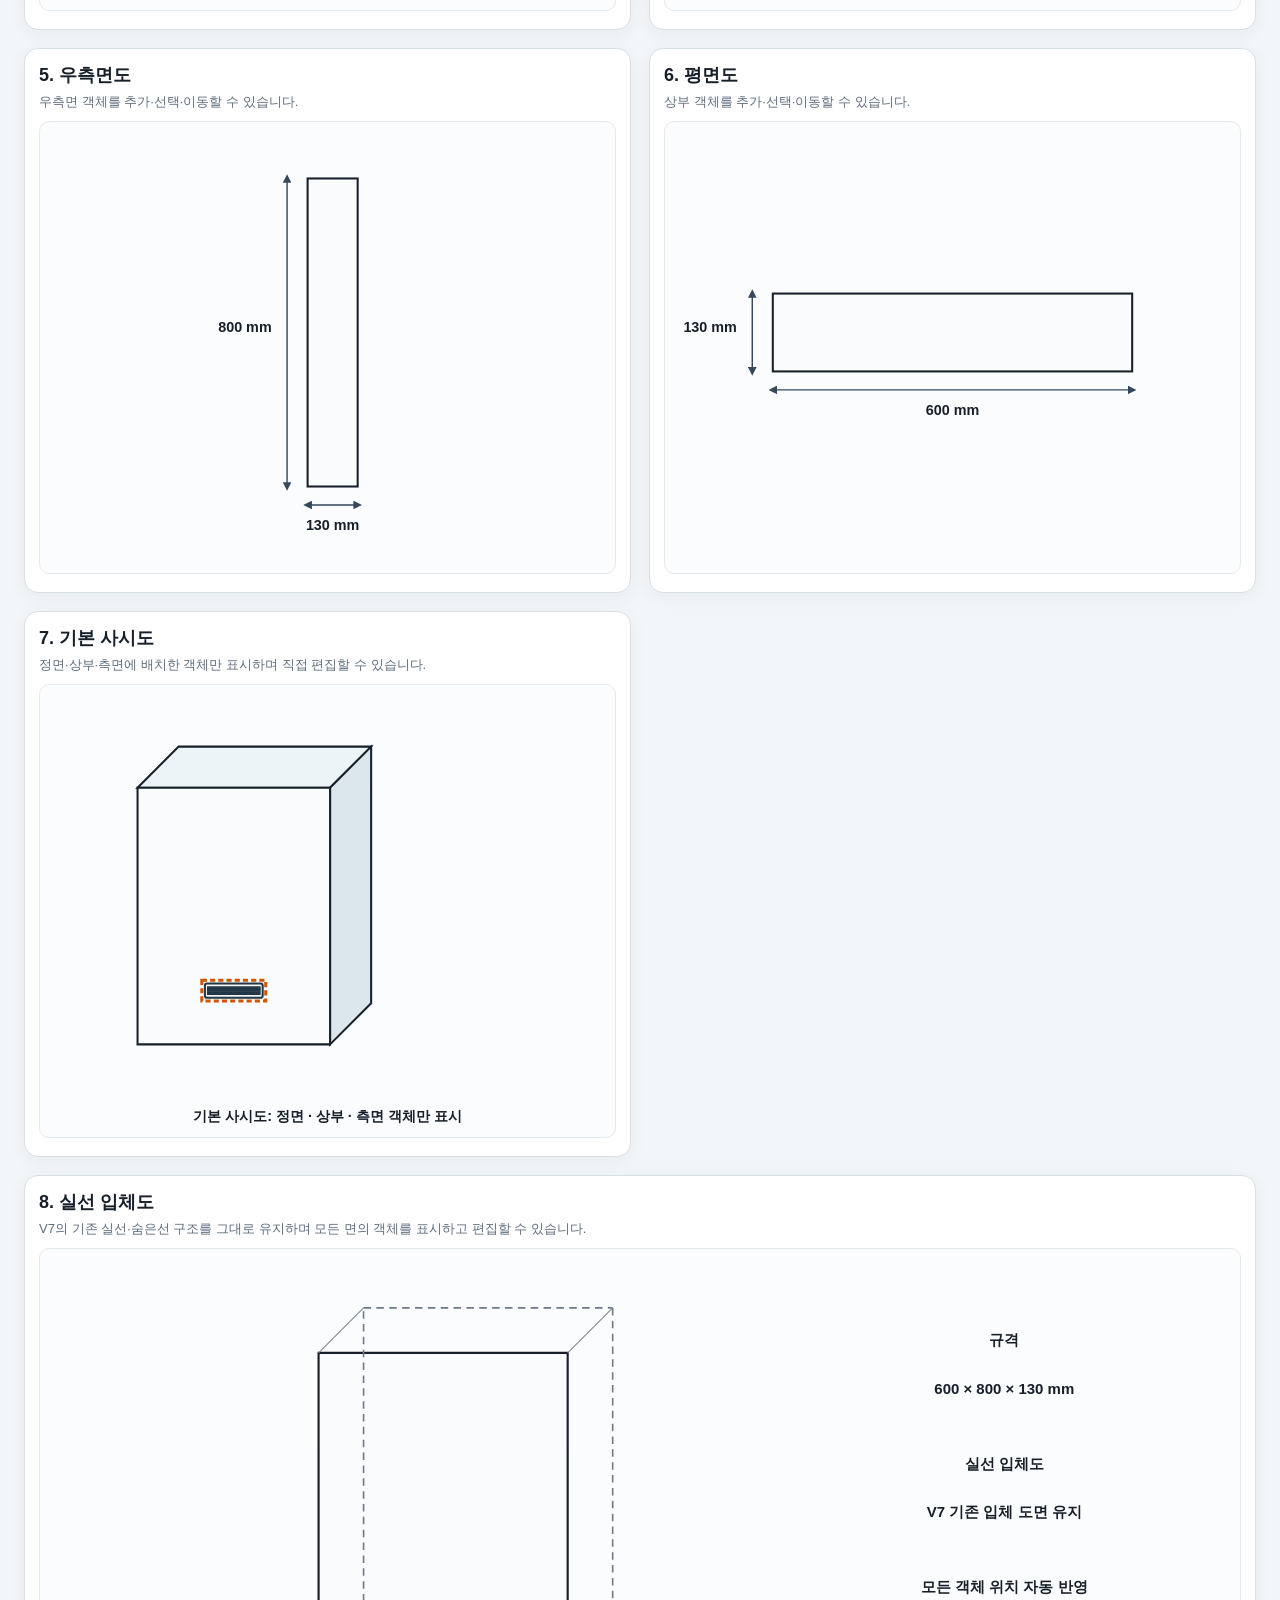
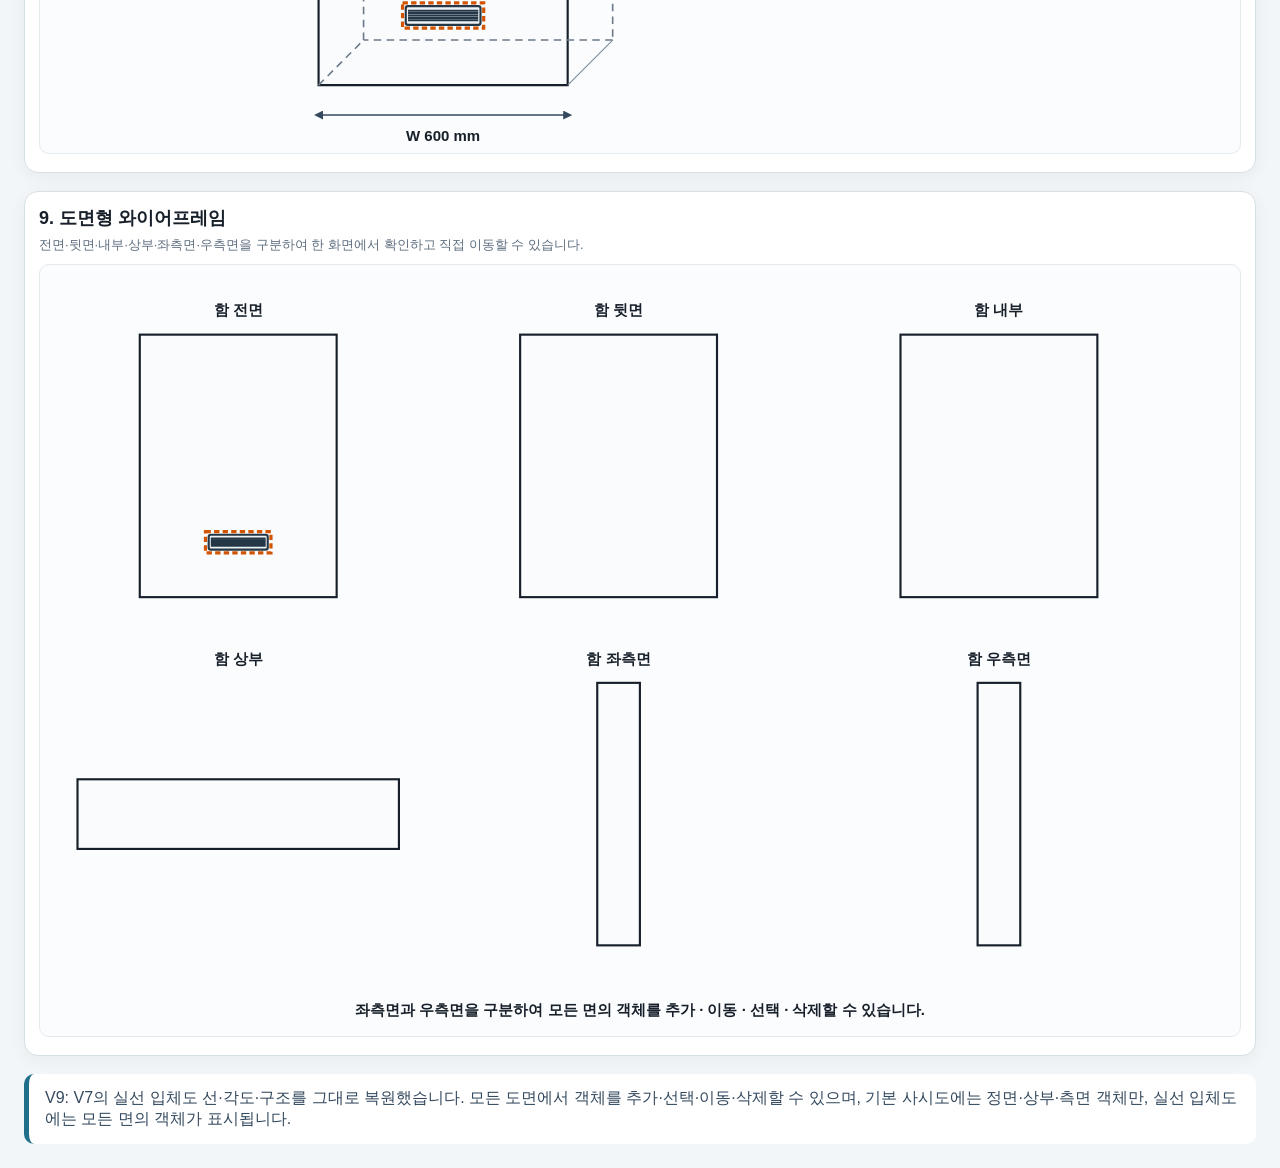
==== commit 65658943: "Add files via upload" ====
--- a/drawing_srcdoc_v82.html
+++ b/drawing_srcdoc_v82.html
@@ -10,7 +10,7 @@
 .controls,.part-panel{display:grid;gap:12px;background:#fff;padding:16px;border:1px solid #d7e0e5;border-radius:14px;box-shadow:0 4px 18px rgba(20,35,45,.06);margin-bottom:18px}.controls{grid-template-columns:repeat(3,1fr) auto}.part-panel{grid-template-columns:repeat(6,minmax(120px,1fr))}.wide{grid-column:span 2}.actions{grid-column:1/-1;display:flex;gap:8px;flex-wrap:wrap}.status{grid-column:1/-1;font-size:13px;color:var(--muted);background:#f7fafb;padding:10px;border-radius:8px}
 label{font-size:13px;color:var(--muted);display:block;margin-bottom:6px}input,select{width:100%;padding:10px 11px;border:1px solid #bcc9d1;border-radius:9px;font-size:15px;background:#fff}button{padding:11px 17px;border:0;border-radius:9px;background:var(--accent);color:#fff;font-weight:700;cursor:pointer}.secondary{background:#5d6d7e}.danger{background:#b03a2e}.rotate{background:#7d3c98}
 .grid{display:grid;grid-template-columns:repeat(2,minmax(0,1fr));gap:18px}.card{background:var(--panel);border:1px solid #d7e0e5;border-radius:14px;padding:14px;box-shadow:0 4px 18px rgba(20,35,45,.05)}.card h2{font-size:18px;margin:0 0 6px}.card p{font-size:13px;color:var(--muted);margin:0 0 10px}.full{grid-column:1/-1}svg{width:100%;height:auto;background:#fbfcfd;border:1px solid #e3eaee;border-radius:10px;touch-action:pan-y pinch-zoom}.note{margin-top:18px;background:#fff;border-left:5px solid var(--accent);padding:14px 16px;border-radius:10px;color:#34495e}
-.dim{font-size:14px;font-weight:700;fill:#17202a}.obj{fill:#f9fbfc;stroke:#17202a;stroke-width:2}.shade{fill:#dbe7ed;stroke:#17202a;stroke-width:2}.topface{fill:#edf4f7;stroke:#17202a;stroke-width:2}.hidden{stroke:#64748b;stroke-width:1.35;stroke-dasharray:7 5;stroke-opacity:.9;fill:none}.dline{stroke:#34495e;stroke-width:1.4;fill:none;marker-start:url(#arrow);marker-end:url(#arrow)}.ext{stroke:#7b8a97;stroke-width:1;fill:none}.part{cursor:move}.part.selected .select-box{stroke:#d35400;stroke-width:3;stroke-dasharray:5 3}.select-box{fill:transparent;stroke:transparent;pointer-events:none}.part-hit{fill:transparent;stroke:none}.front-hit{fill:transparent;cursor:crosshair}.cut{stroke:#d00000;fill:none;stroke-width:2.2}.cut-fill{stroke:#d00000;fill:rgba(255,0,0,.035);stroke-width:2.2}.symbol{stroke:#243746;fill:none;stroke-width:2}.symbol-fill{stroke:#243746;fill:#eef3f6;stroke-width:2}.smalltext{font-size:10px;font-weight:700;fill:#243746;pointer-events:none}.plate-text{font-size:9px;font-weight:700;fill:#243746}.inner-plate{fill:#f3f0df;stroke:#555;stroke-width:1.8}.inner-plate.pvc{fill:#f8fbff}.inner-plate.steel{fill:#d7dde1}.inner-plate.bakelite{fill:#ead9b7}
+.dim{font-size:14px;font-weight:700;fill:#17202a}.obj{fill:#f9fbfc;stroke:#17202a;stroke-width:2}.shade{fill:#dbe7ed;stroke:#17202a;stroke-width:2}.topface{fill:#edf4f7;stroke:#17202a;stroke-width:2}.hidden{stroke:#6c7a89;stroke-width:1.5;stroke-dasharray:7 5;fill:none}.dline{stroke:#34495e;stroke-width:1.4;fill:none;marker-start:url(#arrow);marker-end:url(#arrow)}.ext{stroke:#7b8a97;stroke-width:1;fill:none}.part{cursor:move}.part.selected .select-box{stroke:#d35400;stroke-width:3;stroke-dasharray:5 3}.select-box{fill:transparent;stroke:transparent;pointer-events:none}.part-hit{fill:transparent;stroke:none}.front-hit{fill:transparent;cursor:crosshair}.cut{stroke:#d00000;fill:none;stroke-width:2.2}.cut-fill{stroke:#d00000;fill:rgba(255,0,0,.035);stroke-width:2.2}.symbol{stroke:#243746;fill:none;stroke-width:2}.symbol-fill{stroke:#243746;fill:#eef3f6;stroke-width:2}.smalltext{font-size:10px;font-weight:700;fill:#243746;pointer-events:none}.plate-text{font-size:9px;font-weight:700;fill:#243746}.inner-plate{fill:#f3f0df;stroke:#555;stroke-width:1.8}.inner-plate.pvc{fill:#f8fbff}.inner-plate.steel{fill:#d7dde1}.inner-plate.bakelite{fill:#ead9b7}
 @media(max-width:900px){.grid{grid-template-columns:1fr}.full{grid-column:auto}.controls{grid-template-columns:1fr 1fr}.controls button{grid-column:1/-1}.part-panel{grid-template-columns:1fr 1fr}.wide{grid-column:span 2}.wrap{padding:14px}}
 </style>
 </head>
